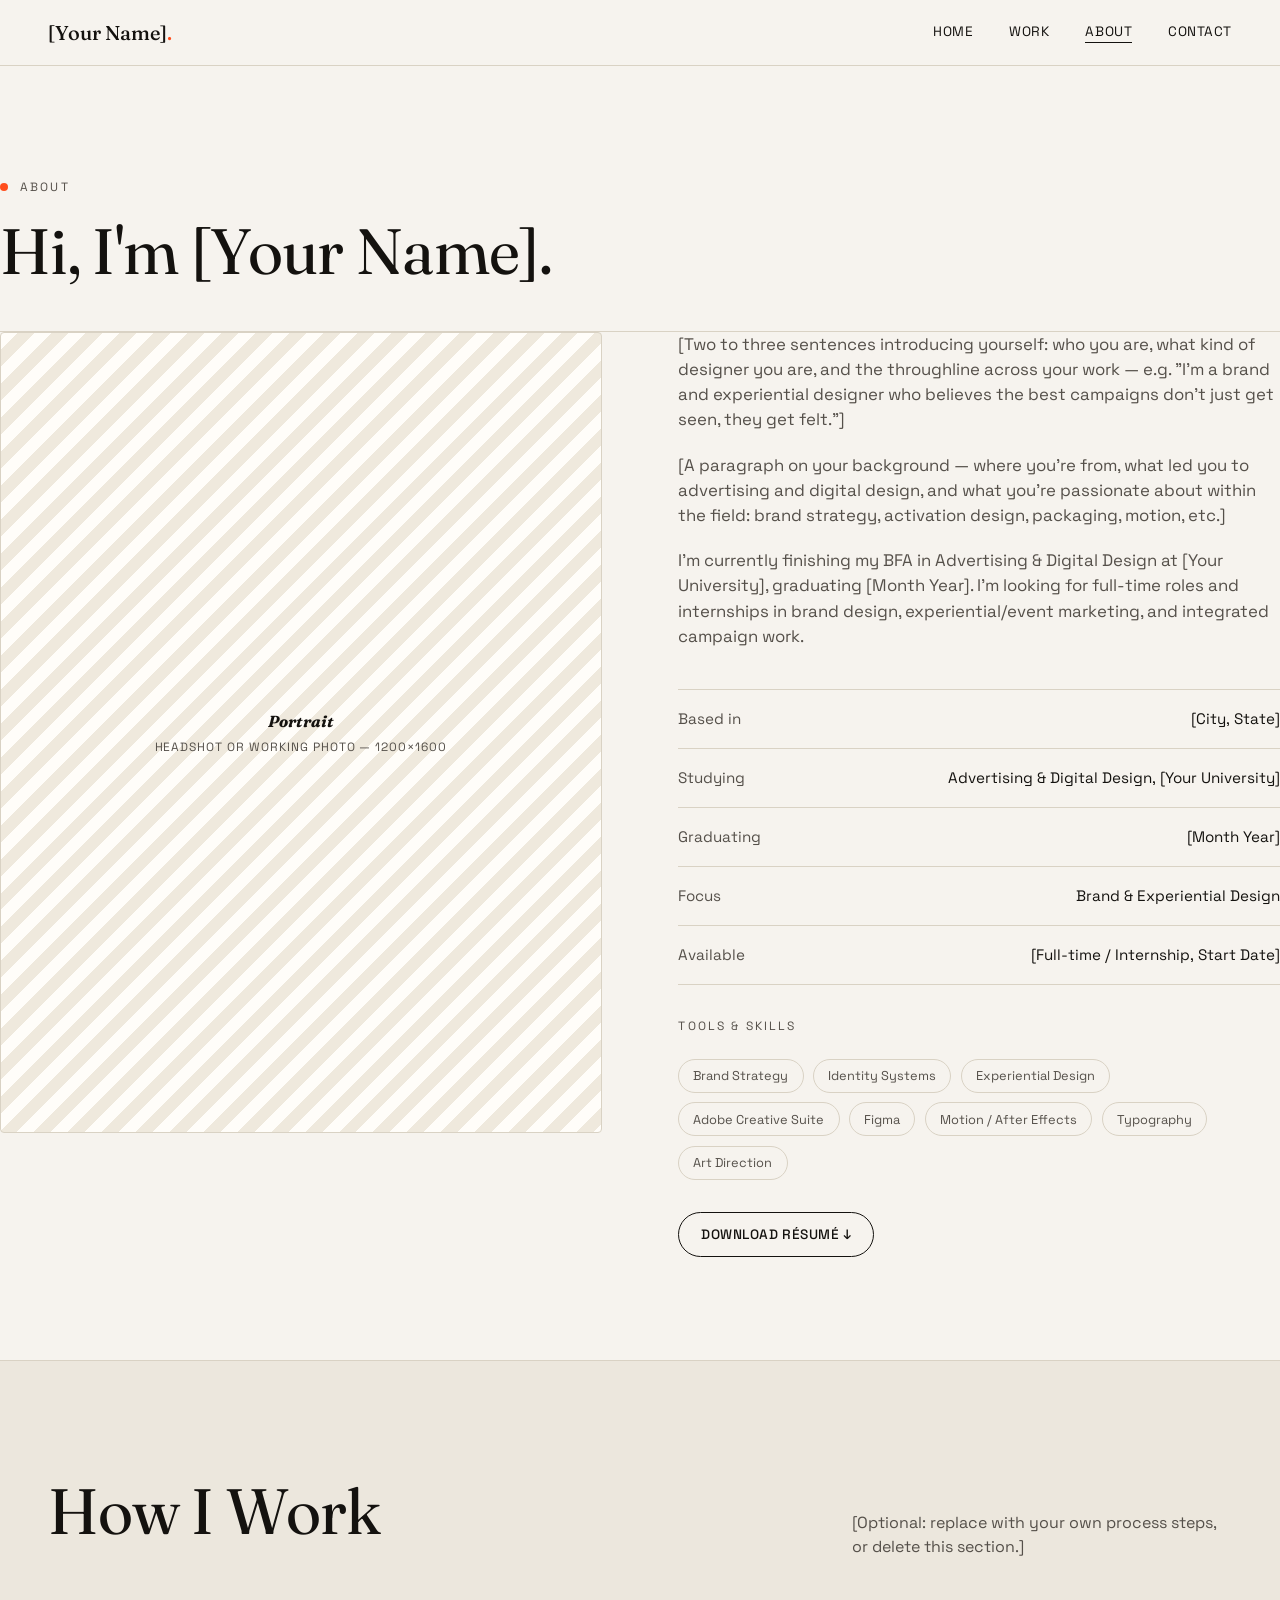
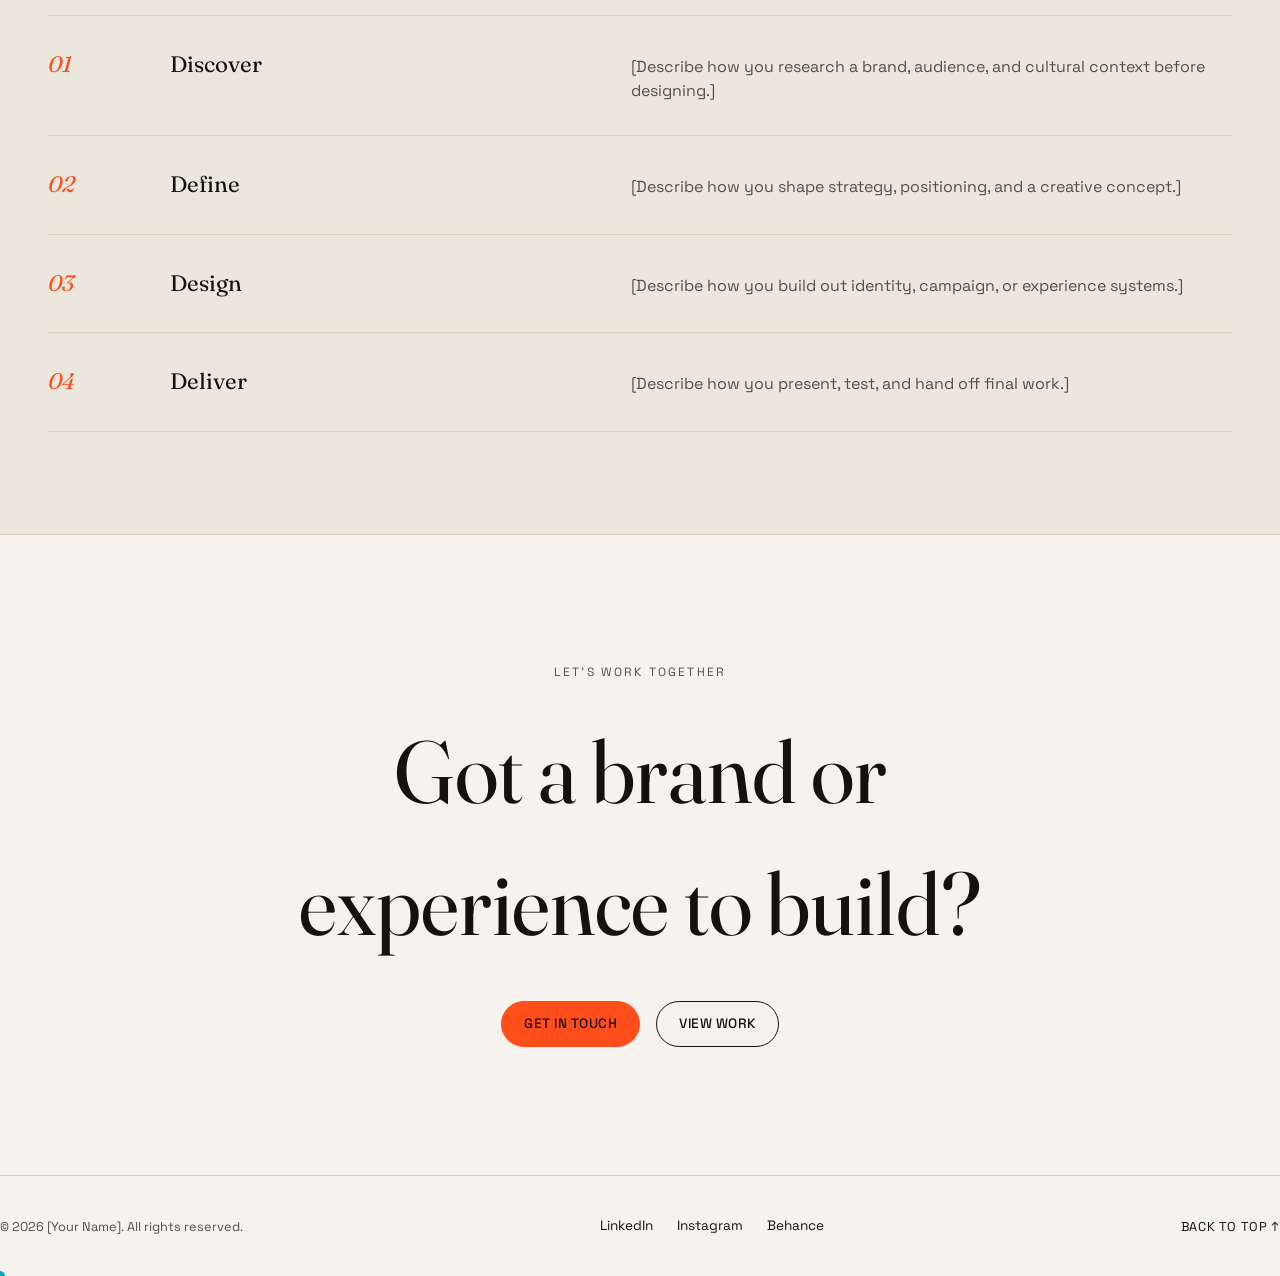
==== about.html @ 24072c0f "Add brand & experiential design portfolio template Static HTML/CSS/JS portfolio site for an advertis" ====
<!DOCTYPE html>
<html lang="en">
<head>
<meta charset="UTF-8">
<meta name="viewport" content="width=device-width, initial-scale=1.0">
<title>About — [Your Name]</title>
<meta name="description" content="About [Your Name], a brand and experiential designer graduating in 2026.">
<link rel="preconnect" href="https://fonts.googleapis.com">
<link rel="stylesheet" href="css/style.css">
</head>
<body>

<header class="site-header">
  <nav class="nav">
    <a href="index.html" class="nav-logo">[Your Name]<span>.</span></a>
    <ul class="nav-links">
      <li><a href="index.html">Home</a></li>
      <li><a href="work.html">Work</a></li>
      <li><a href="about.html" aria-current="page">About</a></li>
      <li><a href="contact.html">Contact</a></li>
    </ul>
    <button class="nav-toggle" aria-label="Toggle menu" aria-expanded="false">
      <span></span><span></span><span></span>
    </button>
  </nav>
</header>

<main>

  <section class="hero wrap" style="padding-bottom: 3rem;">
    <div class="hero-kicker">
      <span class="dot"></span>
      <span class="eyebrow">About</span>
    </div>
    <h1 class="serif" style="font-size: var(--fs-h1); max-width: 22ch;">Hi, I'm [Your Name].</h1>
  </section>

  <section class="section wrap" style="padding-top: 0;">
    <div class="split">
      <div class="reveal">
        <div class="img-ph r-3-4">
          <div class="img-ph-label"><b>Portrait</b>Headshot or working photo — 1200×1600</div>
        </div>
      </div>

      <div class="reveal">
        <div class="about-copy">
          <p>[Two to three sentences introducing yourself: who you are, what kind of designer you are, and the throughline across your work — e.g. "I'm a brand and experiential designer who believes the best campaigns don't just get seen, they get felt."]</p>
          <p>[A paragraph on your background — where you're from, what led you to advertising and digital design, and what you're passionate about within the field: brand strategy, activation design, packaging, motion, etc.]</p>
          <p>I'm currently finishing my BFA in Advertising &amp; Digital Design at [Your University], graduating [Month Year]. I'm looking for full-time roles and internships in brand design, experiential/event marketing, and integrated campaign work.</p>
        </div>

        <div class="stat-list">
          <div class="stat-row"><span>Based in</span><span>[City, State]</span></div>
          <div class="stat-row"><span>Studying</span><span>Advertising &amp; Digital Design, [Your University]</span></div>
          <div class="stat-row"><span>Graduating</span><span>[Month Year]</span></div>
          <div class="stat-row"><span>Focus</span><span>Brand &amp; Experiential Design</span></div>
          <div class="stat-row"><span>Available</span><span>[Full-time / Internship, Start Date]</span></div>
        </div>

        <p class="eyebrow" style="margin-top:2rem; margin-bottom: .5rem;">Tools &amp; Skills</p>
        <div class="tag-list">
          <span class="tag-pill">Brand Strategy</span>
          <span class="tag-pill">Identity Systems</span>
          <span class="tag-pill">Experiential Design</span>
          <span class="tag-pill">Adobe Creative Suite</span>
          <span class="tag-pill">Figma</span>
          <span class="tag-pill">Motion / After Effects</span>
          <span class="tag-pill">Typography</span>
          <span class="tag-pill">Art Direction</span>
        </div>

        <a href="[Resume PDF link]" class="btn" style="margin-top:2rem;">Download Résumé ↓</a>
      </div>
    </div>
  </section>

  <!-- ============ PROCESS ============ -->
  <section class="section section--alt">
    <div class="wrap">
      <div class="section-head reveal">
        <h2 class="serif">How I Work</h2>
        <p>[Optional: replace with your own process steps, or delete this section.]</p>
      </div>
      <div class="process-list reveal">
        <div class="process-step">
          <span class="num serif">01</span>
          <h3 class="serif">Discover</h3>
          <p>[Describe how you research a brand, audience, and cultural context before designing.]</p>
        </div>
        <div class="process-step">
          <span class="num serif">02</span>
          <h3 class="serif">Define</h3>
          <p>[Describe how you shape strategy, positioning, and a creative concept.]</p>
        </div>
        <div class="process-step">
          <span class="num serif">03</span>
          <h3 class="serif">Design</h3>
          <p>[Describe how you build out identity, campaign, or experience systems.]</p>
        </div>
        <div class="process-step">
          <span class="num serif">04</span>
          <h3 class="serif">Deliver</h3>
          <p>[Describe how you present, test, and hand off final work.]</p>
        </div>
      </div>
    </div>
  </section>

  <section class="cta wrap reveal">
    <p class="eyebrow" style="margin-bottom:1.5rem;">Let's work together</p>
    <h2 class="serif">Got a brand or<br>experience to build?</h2>
    <div class="cta-links">
      <a href="contact.html" class="btn btn--accent">Get in Touch</a>
      <a href="work.html" class="btn">View Work</a>
    </div>
  </section>

</main>

<footer class="site-footer wrap">
  <div class="footer-row">
    <span class="footer-note">© <span data-year></span> [Your Name]. All rights reserved.</span>
    <ul class="footer-links">
      <li><a href="[LinkedIn URL]">LinkedIn</a></li>
      <li><a href="[Instagram URL]">Instagram</a></li>
      <li><a href="[Behance URL]">Behance</a></li>
    </ul>
    <a href="#" class="back-to-top">Back to top ↑</a>
  </div>
</footer>

<script src="js/main.js"></script>
</body>
</html>
---- css/style.css ----
/* ==========================================================================
   PORTFOLIO TEMPLATE — Brand & Experiential Design
   ---------------------------------------------------------------------
   Edit the CSS custom properties below to reskin the whole site.
   ========================================================================== */

@import url('https://fonts.googleapis.com/css2?family=Fraunces:ital,opsz,wght@0,9..144,300;0,9..144,400;0,9..144,500;0,9..144,600;1,9..144,400&family=Space+Grotesk:wght@400;500;700&display=swap');

:root{
  /* ---- Palette — swap these to rebrand the whole site ---- */
  --bg:            #f6f3ee;
  --bg-alt:        #ece7dd;
  --ink:           #14120f;
  --ink-soft:      #55504a;
  --line:          #d9d2c4;
  --accent:        #ff4d1c;
  --accent-ink:    #14120f;
  --paper:         #fffdf9;

  /* ---- Type ---- */
  --font-display: 'Fraunces', Georgia, 'Times New Roman', serif;
  --font-body:    'Space Grotesk', 'Helvetica Neue', Arial, sans-serif;

  --fs-hero: clamp(2.8rem, 8vw, 7.5rem);
  --fs-h1:   clamp(2.2rem, 5vw, 4.2rem);
  --fs-h2:   clamp(1.6rem, 3.2vw, 2.6rem);
  --fs-h3:   clamp(1.15rem, 2vw, 1.5rem);
  --fs-body: clamp(1rem, 1.1vw, 1.125rem);

  --gutter: clamp(1.25rem, 4vw, 3rem);
  --maxw: 1400px;

  --ease: cubic-bezier(.22,.61,.36,1);
}

*, *::before, *::after{ box-sizing: border-box; }

html{ scroll-behavior: smooth; }

html, body{ overflow-x: hidden; }

body{
  margin: 0;
  background: var(--bg);
  color: var(--ink);
  font-family: var(--font-body);
  font-size: var(--fs-body);
  line-height: 1.5;
  -webkit-font-smoothing: antialiased;
}

img{ max-width: 100%; display: block; }
a{ color: inherit; text-decoration: none; }
ul{ list-style: none; margin: 0; padding: 0; }
h1,h2,h3,h4,p{ margin: 0; }

.wrap{
  max-width: var(--maxw);
  margin: 0 auto;
  padding-left: var(--gutter);
  padding-right: var(--gutter);
}

.eyebrow{
  font-family: var(--font-body);
  font-size: .75rem;
  letter-spacing: .18em;
  text-transform: uppercase;
  color: var(--ink-soft);
}

.serif{ font-family: var(--font-display); }

/* ---------- Buttons ---------- */
.btn{
  display: inline-flex;
  align-items: center;
  gap: .5rem;
  padding: .85em 1.6em;
  border: 1px solid var(--ink);
  border-radius: 999px;
  font-size: .85rem;
  letter-spacing: .04em;
  text-transform: uppercase;
  font-weight: 500;
  transition: background var(--ease) .25s, color var(--ease) .25s, transform var(--ease) .25s;
}
.btn:hover{ background: var(--ink); color: var(--bg); transform: translateY(-2px); }
.btn--accent{ background: var(--accent); border-color: var(--accent); color: var(--accent-ink); }
.btn--accent:hover{ background: var(--ink); border-color: var(--ink); color: var(--bg); }

/* ---------- Header / Nav ---------- */
.site-header{
  position: sticky;
  top: 0;
  z-index: 100;
  background: color-mix(in srgb, var(--bg) 88%, transparent);
  backdrop-filter: blur(10px);
  border-bottom: 1px solid var(--line);
}
.nav{
  display: flex;
  align-items: center;
  justify-content: space-between;
  padding: 1.1rem var(--gutter);
  max-width: var(--maxw);
  margin: 0 auto;
}
.nav-logo{
  font-family: var(--font-display);
  font-size: 1.25rem;
  font-weight: 500;
}
.nav-logo span{ color: var(--accent); }
.nav-links{
  display: flex;
  gap: 2.25rem;
  font-size: .85rem;
  letter-spacing: .04em;
  text-transform: uppercase;
}
.nav-links a{
  position: relative;
  padding-bottom: 3px;
}
.nav-links a::after{
  content: "";
  position: absolute;
  left: 0; right: 100%;
  bottom: 0;
  height: 1px;
  background: var(--ink);
  transition: right .3s var(--ease);
}
.nav-links a:hover::after,
.nav-links a[aria-current="page"]::after{ right: 0; }

.nav-toggle{
  display: none;
  flex-direction: column;
  gap: 5px;
  background: none;
  border: 0;
  cursor: pointer;
  padding: .5rem;
}
.nav-toggle span{
  width: 24px; height: 1.5px; background: var(--ink);
  transition: transform .25s var(--ease), opacity .25s var(--ease);
}

@media (max-width: 780px){
  .nav-toggle{ display: flex; }
  .nav-links{
    position: fixed;
    inset: 0 0 auto auto;
    top: 64px;
    right: 0;
    height: calc(100vh - 64px);
    width: min(78vw, 320px);
    background: var(--paper);
    flex-direction: column;
    gap: 1.75rem;
    padding: 3rem 2rem;
    transform: translateX(100%);
    transition: transform .35s var(--ease);
    border-left: 1px solid var(--line);
  }
  .nav-links.is-open{ transform: translateX(0); }
  body.nav-open{ overflow: hidden; }
}

/* ---------- Hero ---------- */
.hero{
  padding: clamp(3rem, 10vw, 7rem) 0 clamp(2.5rem, 6vw, 4rem);
  border-bottom: 1px solid var(--line);
}
.hero-kicker{
  display: flex;
  align-items: center;
  gap: .75rem;
  margin-bottom: 1.5rem;
}
.hero-kicker .dot{
  width: 8px; height: 8px; border-radius: 50%;
  background: var(--accent);
  display: inline-block;
}
.hero h1{
  font-family: var(--font-display);
  font-weight: 400;
  font-size: var(--fs-hero);
  line-height: .98;
  letter-spacing: -.01em;
  max-width: 18ch;
}
.hero h1 em{
  font-style: italic;
  color: var(--accent);
}
.hero-sub{
  display: flex;
  justify-content: space-between;
  align-items: flex-end;
  gap: 2rem;
  margin-top: 2.5rem;
  flex-wrap: wrap;
}
.hero-sub p{
  max-width: 42ch;
  color: var(--ink-soft);
  font-size: 1.05rem;
}

/* ---------- Marquee ---------- */
.marquee{
  border-bottom: 1px solid var(--line);
  overflow: hidden;
  background: var(--ink);
  color: var(--bg);
  padding: .9rem 0;
}
.marquee-track{
  display: flex;
  width: max-content;
  animation: marquee 28s linear infinite;
}
.marquee-track span{
  font-family: var(--font-display);
  font-style: italic;
  font-size: 1.15rem;
  white-space: nowrap;
  padding: 0 2rem;
  display: flex;
  align-items: center;
  gap: 2rem;
}
.marquee-track span::after{ content: "✦"; font-style: normal; color: var(--accent); }
@keyframes marquee{ from{ transform: translateX(0); } to{ transform: translateX(-50%); } }

/* ---------- Section scaffolding ---------- */
.section{ padding: clamp(3.5rem, 8vw, 6.5rem) 0; }
.section-head{
  display: flex;
  justify-content: space-between;
  align-items: flex-end;
  gap: 2rem;
  margin-bottom: clamp(2rem, 5vw, 3.5rem);
  flex-wrap: wrap;
}
.section-head h2{
  font-family: var(--font-display);
  font-size: var(--fs-h1);
  font-weight: 400;
  letter-spacing: -.01em;
}
.section-head p{ max-width: 38ch; color: var(--ink-soft); }
.section--alt{ background: var(--bg-alt); border-top: 1px solid var(--line); border-bottom: 1px solid var(--line); }

/* ---------- Image placeholder ---------- */
.img-ph{
  position: relative;
  width: 100%;
  border-radius: 4px;
  overflow: hidden;
  background:
    repeating-linear-gradient(135deg, var(--paper) 0 12px, #efe9dd 12px 24px);
  border: 1px solid var(--line);
  display: flex;
  align-items: center;
  justify-content: center;
  text-align: center;
}
.img-ph::before{ content: ""; display: block; padding-top: var(--ratio, 75%); }
.img-ph .img-ph-label{
  position: absolute;
  inset: 0;
  display: flex;
  flex-direction: column;
  align-items: center;
  justify-content: center;
  gap: .35rem;
  padding: 1rem;
  color: var(--ink-soft);
  font-size: .75rem;
  letter-spacing: .08em;
  text-transform: uppercase;
}
.img-ph .img-ph-label b{
  font-family: var(--font-display);
  font-style: italic;
  font-size: 1rem;
  letter-spacing: 0;
  text-transform: none;
  color: var(--ink);
}
.img-ph img{ position: absolute; inset: 0; width: 100%; height: 100%; object-fit: cover; }

/* ratios */
.r-4-3  { --ratio: 75%; }
.r-16-9 { --ratio: 56.25%; }
.r-1-1  { --ratio: 100%; }
.r-3-4  { --ratio: 133.33%; }
.r-21-9 { --ratio: 42.85%; }

/* ---------- Work grid ---------- */
.work-grid{
  display: grid;
  grid-template-columns: repeat(2, 1fr);
  gap: clamp(1.5rem, 3vw, 3rem) clamp(1.25rem, 3vw, 2.5rem);
}
.work-card{ display: block; }
.work-card:nth-child(3n+2){ margin-top: clamp(2rem, 6vw, 5rem); }
.work-card .img-ph{ transition: transform .5s var(--ease); }
.work-card:hover .img-ph{ transform: scale(1.015); }
.work-card-frame{ overflow: hidden; border-radius: 4px; }
.work-card-meta{
  display: flex;
  justify-content: space-between;
  align-items: baseline;
  margin-top: 1.1rem;
  gap: 1rem;
}
.work-card-meta h3{
  font-family: var(--font-display);
  font-size: var(--fs-h3);
  font-weight: 400;
}
.work-card-meta .tag{
  font-size: .72rem;
  letter-spacing: .1em;
  text-transform: uppercase;
  color: var(--ink-soft);
  white-space: nowrap;
}
.work-card-num{
  font-size: .75rem;
  color: var(--ink-soft);
  letter-spacing: .05em;
}

@media (max-width: 860px){
  .work-grid{ grid-template-columns: 1fr; }
  .work-card:nth-child(3n+2){ margin-top: 0; }
}

/* ---------- About / stats ---------- */
.split{
  display: grid;
  grid-template-columns: 1fr 1fr;
  gap: clamp(2rem, 6vw, 5rem);
  align-items: start;
}
@media (max-width: 860px){ .split{ grid-template-columns: 1fr; } }

.about-copy p{ margin-bottom: 1.25rem; color: var(--ink-soft); font-size: 1.05rem; }
.about-copy p:last-child{ margin-bottom: 0; }

.stat-list{ border-top: 1px solid var(--line); margin-top: 2.5rem; }
.stat-row{
  display: flex;
  justify-content: space-between;
  padding: 1.1rem 0;
  border-bottom: 1px solid var(--line);
  font-size: .95rem;
}
.stat-row span:first-child{ color: var(--ink-soft); }

.tag-list{ display: flex; flex-wrap: wrap; gap: .6rem; margin-top: 1.5rem; }
.tag-pill{
  border: 1px solid var(--line);
  border-radius: 999px;
  padding: .5em 1.1em;
  font-size: .8rem;
  color: var(--ink-soft);
}

/* ---------- Process steps ---------- */
.process-list{ border-top: 1px solid var(--line); }
.process-step{
  display: grid;
  grid-template-columns: 90px 1fr 1.4fr;
  gap: 2rem;
  padding: 2rem 0;
  border-bottom: 1px solid var(--line);
  align-items: baseline;
}
.process-step .num{
  font-family: var(--font-display);
  font-style: italic;
  font-size: 1.4rem;
  color: var(--accent);
}
.process-step h3{ font-family: var(--font-display); font-weight: 400; font-size: 1.4rem; }
.process-step p{ color: var(--ink-soft); }
@media (max-width: 700px){
  .process-step{ grid-template-columns: 1fr; gap: .5rem; }
}

/* ---------- CTA / Contact ---------- */
.cta{
  text-align: center;
  padding: clamp(4rem, 12vw, 8rem) 0;
}
.cta h2{
  font-family: var(--font-display);
  font-weight: 400;
  font-size: clamp(2.4rem, 7vw, 5.5rem);
  max-width: 20ch;
  margin: 0 auto 2rem;
}
.cta-links{
  display: flex;
  justify-content: center;
  gap: 1rem;
  flex-wrap: wrap;
}
.contact-grid{
  display: grid;
  grid-template-columns: 1fr 1fr;
  gap: 3rem;
}
@media (max-width: 700px){ .contact-grid{ grid-template-columns: 1fr; } }
.contact-item{ padding: 1.75rem 0; border-bottom: 1px solid var(--line); }
.contact-item .eyebrow{ margin-bottom: .5rem; }
.contact-item a, .contact-item p{ font-family: var(--font-display); font-size: 1.4rem; }

/* ---------- Footer ---------- */
.site-footer{
  border-top: 1px solid var(--line);
  padding: 2.5rem 0;
}
.footer-row{
  display: flex;
  justify-content: space-between;
  align-items: center;
  gap: 1rem;
  flex-wrap: wrap;
}
.footer-links{ display: flex; gap: 1.5rem; font-size: .85rem; }
.footer-note{ color: var(--ink-soft); font-size: .8rem; }
.back-to-top{ font-size: .8rem; letter-spacing: .05em; text-transform: uppercase; }

/* ---------- Reveal-on-scroll ---------- */
.reveal{
  opacity: 0;
  transform: translateY(24px);
  transition: opacity .7s var(--ease), transform .7s var(--ease);
}
.reveal.is-visible{ opacity: 1; transform: none; }

/* ---------- Project (case study) page ---------- */
.project-hero{ padding: clamp(2.5rem, 7vw, 5rem) 0 3rem; }
.project-meta-bar{
  display: grid;
  grid-template-columns: repeat(4, 1fr);
  border-top: 1px solid var(--line);
  border-bottom: 1px solid var(--line);
}
.project-meta-bar div{
  padding: 1.5rem clamp(1rem, 2vw, 2rem);
  border-left: 1px solid var(--line);
}
.project-meta-bar div:first-child{ border-left: 0; }
@media (max-width: 780px){
  .project-meta-bar{ grid-template-columns: repeat(2, 1fr); }
  .project-meta-bar div:nth-child(3){ border-left: 0; }
}
.project-meta-bar .eyebrow{ margin-bottom: .4rem; }
.project-meta-bar strong{ font-family: var(--font-display); font-weight: 400; font-size: 1.15rem; }

.project-hero-img{ margin-top: 2.5rem; }

.project-intro{
  display: grid;
  grid-template-columns: .8fr 1.2fr;
  gap: clamp(2rem, 6vw, 5rem);
  padding: clamp(3rem, 7vw, 5rem) 0;
}
@media (max-width: 860px){ .project-intro{ grid-template-columns: 1fr; } }
.project-intro h2{ font-family: var(--font-display); font-weight: 400; font-size: var(--fs-h2); }
.project-intro .body p{ color: var(--ink-soft); margin-bottom: 1.25rem; font-size: 1.05rem; }
.project-intro .body p:last-child{ margin-bottom: 0; }

.gallery{ display: grid; gap: clamp(1.25rem, 3vw, 2rem); padding-bottom: clamp(2rem,5vw,3rem); }
.gallery-2col{ grid-template-columns: 1fr 1fr; }
@media (max-width: 700px){ .gallery-2col{ grid-template-columns: 1fr; } }

.pull-quote{
  padding: clamp(3rem, 8vw, 5rem) 0;
  text-align: center;
}
.pull-quote blockquote{
  font-family: var(--font-display);
  font-style: italic;
  font-weight: 400;
  font-size: clamp(1.6rem, 4vw, 2.75rem);
  max-width: 24ch;
  margin: 0 auto;
  line-height: 1.25;
}
.pull-quote cite{
  display: block;
  margin-top: 1.5rem;
  font-style: normal;
  font-size: .8rem;
  letter-spacing: .08em;
  text-transform: uppercase;
  color: var(--ink-soft);
}

.credits{
  border-top: 1px solid var(--line);
  padding: clamp(2.5rem, 6vw, 4rem) 0;
  display: grid;
  grid-template-columns: repeat(3, 1fr);
  gap: 1.5rem;
}
@media (max-width: 700px){ .credits{ grid-template-columns: 1fr 1fr; } }
.credits div span{ display: block; }

.next-project{
  border-top: 1px solid var(--line);
  padding: clamp(3rem, 8vw, 6rem) 0;
  text-align: center;
}
.next-project .eyebrow{ margin-bottom: 1rem; }
.next-project h2{
  font-family: var(--font-display);
  font-weight: 400;
  font-size: clamp(2rem, 6vw, 4.5rem);
  transition: color .25s var(--ease);
}
.next-project a:hover h2{ color: var(--accent); }

/* ---------- Utility ---------- */
.mt-0{ margin-top: 0 !important; }
.center{ text-align: center; }
.small{ font-size: .85rem; color: var(--ink-soft); }

/* Custom cursor dot (progressive enhancement, desktop only) */
.cursor-dot{
  position: fixed;
  width: 10px; height: 10px;
  border-radius: 50%;
  background: var(--accent);
  pointer-events: none;
  z-index: 999;
  transform: translate(-50%, -50%);
  mix-blend-mode: difference;
  transition: opacity .2s;
  opacity: 0;
}
@media (hover: hover) and (pointer: fine){
  .cursor-dot{ opacity: 1; }
}
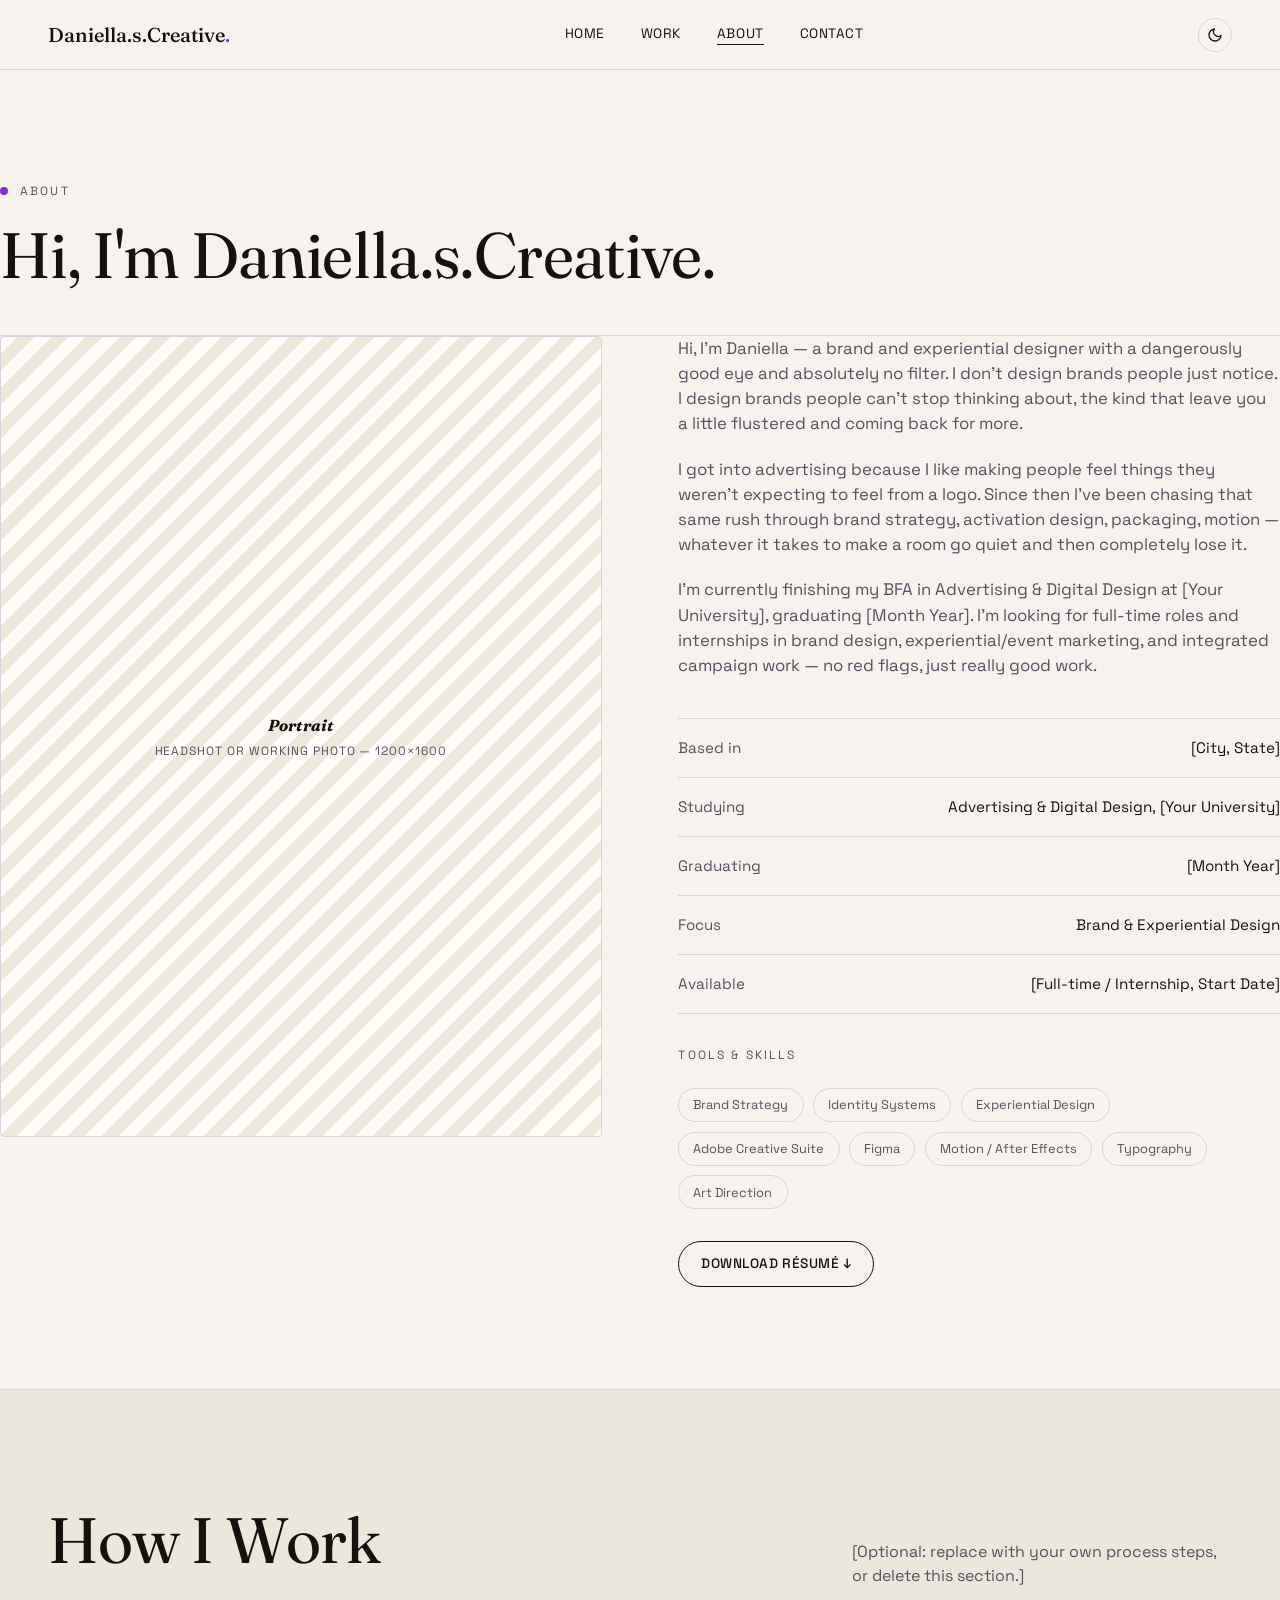
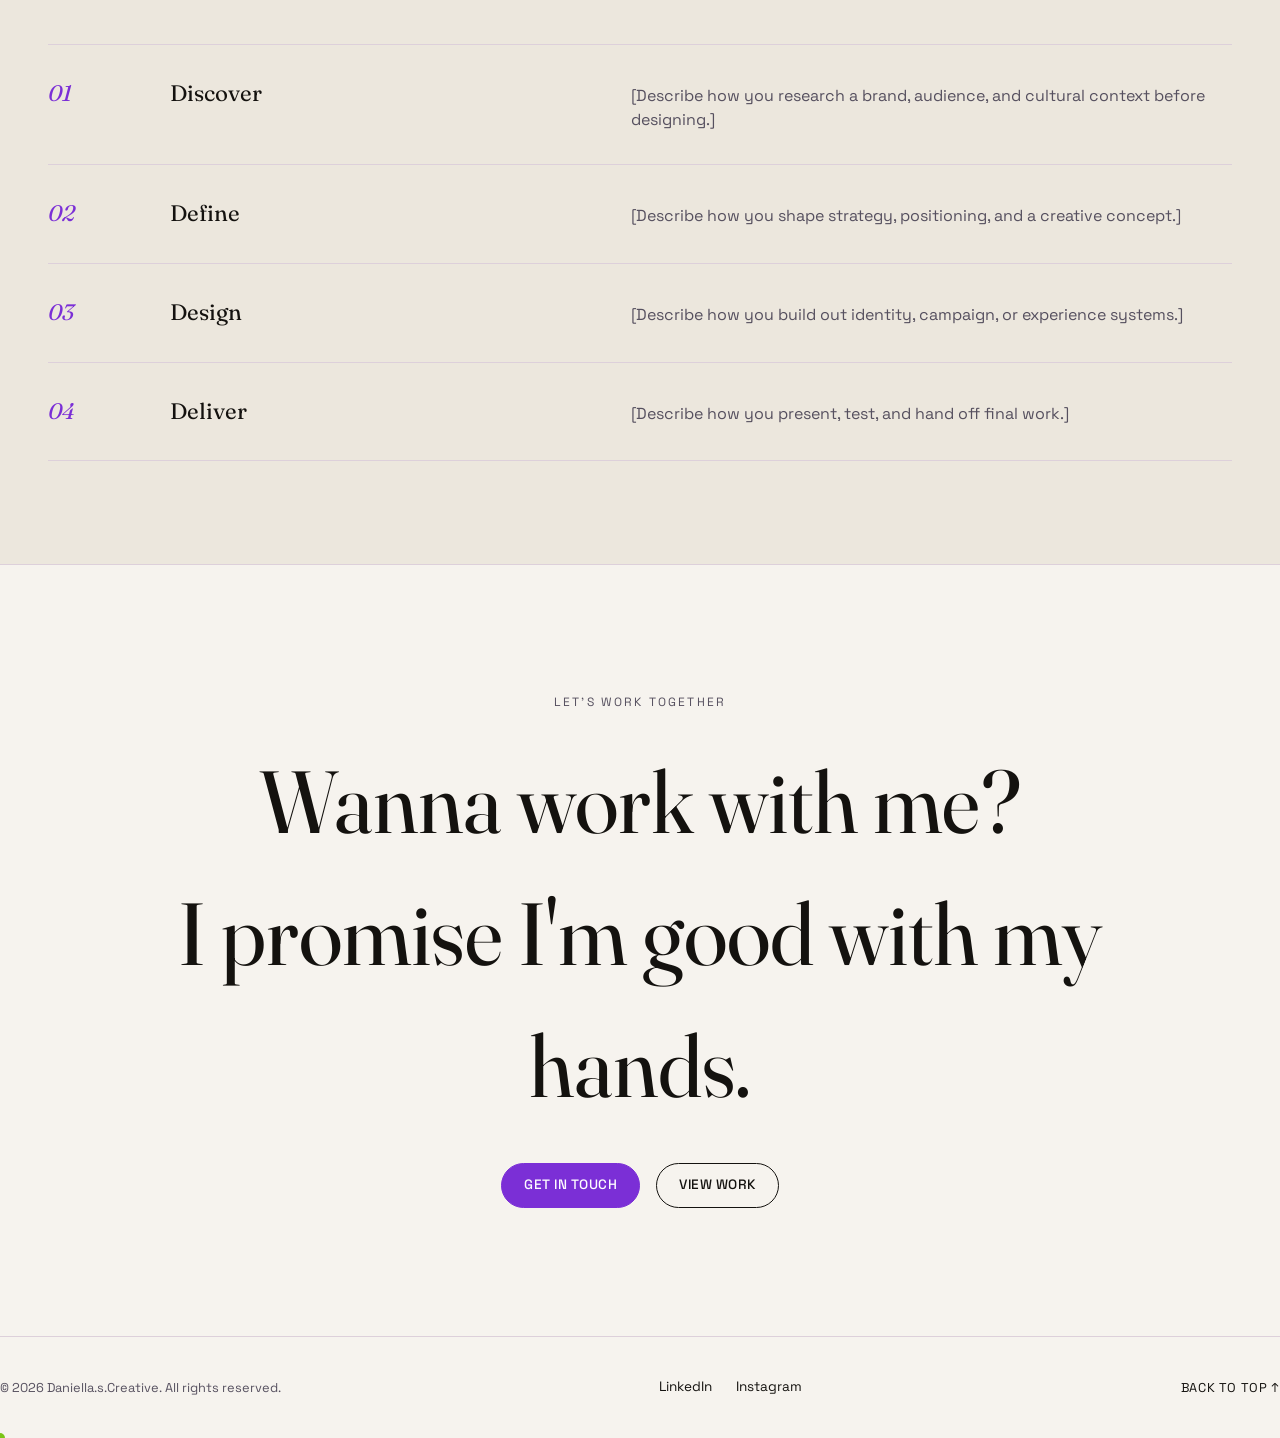
==== commit f0f76352: "Give the template a voice, purple accent, and dark mode Personalize placeholders to Daniella.s.Creat" ====
--- a/about.html
+++ b/about.html
@@ -3,8 +3,8 @@
 <head>
 <meta charset="UTF-8">
 <meta name="viewport" content="width=device-width, initial-scale=1.0">
-<title>About — [Your Name]</title>
-<meta name="description" content="About [Your Name], a brand and experiential designer graduating in 2026.">
+<title>About — Daniella.s.Creative</title>
+<meta name="description" content="About Daniella.s.Creative, a brand and experiential designer graduating in 2026.">
 <link rel="preconnect" href="https://fonts.googleapis.com">
 <link rel="stylesheet" href="css/style.css">
 </head>
@@ -12,16 +12,22 @@
 
 <header class="site-header">
   <nav class="nav">
-    <a href="index.html" class="nav-logo">[Your Name]<span>.</span></a>
+    <a href="index.html" class="nav-logo">Daniella.s.Creative<span>.</span></a>
     <ul class="nav-links">
       <li><a href="index.html">Home</a></li>
       <li><a href="work.html">Work</a></li>
       <li><a href="about.html" aria-current="page">About</a></li>
       <li><a href="contact.html">Contact</a></li>
     </ul>
-    <button class="nav-toggle" aria-label="Toggle menu" aria-expanded="false">
-      <span></span><span></span><span></span>
-    </button>
+    <div class="nav-right">
+      <button class="theme-toggle" type="button" aria-label="Toggle dark mode" aria-pressed="false">
+        <svg class="icon-sun" viewBox="0 0 24 24" fill="none" stroke="currentColor" stroke-width="2" stroke-linecap="round" stroke-linejoin="round"><circle cx="12" cy="12" r="4"></circle><path d="M12 2v2M12 20v2M4.93 4.93l1.41 1.41M17.66 17.66l1.41 1.41M2 12h2M20 12h2M4.93 19.07l1.41-1.41M17.66 6.34l1.41-1.41"/></svg>
+        <svg class="icon-moon" viewBox="0 0 24 24" fill="none" stroke="currentColor" stroke-width="2" stroke-linecap="round" stroke-linejoin="round"><path d="M21 12.79A9 9 0 1 1 11.21 3 7 7 0 0 0 21 12.79z"/></svg>
+      </button>
+      <button class="nav-toggle" aria-label="Toggle menu" aria-expanded="false">
+        <span></span><span></span><span></span>
+      </button>
+    </div>
   </nav>
 </header>
 
@@ -32,7 +38,7 @@
       <span class="dot"></span>
       <span class="eyebrow">About</span>
     </div>
-    <h1 class="serif" style="font-size: var(--fs-h1); max-width: 22ch;">Hi, I'm [Your Name].</h1>
+    <h1 class="serif" style="font-size: var(--fs-h1); max-width: 22ch;">Hi, I'm Daniella.s.Creative.</h1>
   </section>
 
   <section class="section wrap" style="padding-top: 0;">
@@ -45,9 +51,9 @@
 
       <div class="reveal">
         <div class="about-copy">
-          <p>[Two to three sentences introducing yourself: who you are, what kind of designer you are, and the throughline across your work — e.g. "I'm a brand and experiential designer who believes the best campaigns don't just get seen, they get felt."]</p>
-          <p>[A paragraph on your background — where you're from, what led you to advertising and digital design, and what you're passionate about within the field: brand strategy, activation design, packaging, motion, etc.]</p>
-          <p>I'm currently finishing my BFA in Advertising &amp; Digital Design at [Your University], graduating [Month Year]. I'm looking for full-time roles and internships in brand design, experiential/event marketing, and integrated campaign work.</p>
+          <p>Hi, I'm Daniella — a brand and experiential designer with a dangerously good eye and absolutely no filter. I don't design brands people just notice. I design brands people can't stop thinking about, the kind that leave you a little flustered and coming back for more.</p>
+          <p>I got into advertising because I like making people feel things they weren't expecting to feel from a logo. Since then I've been chasing that same rush through brand strategy, activation design, packaging, motion — whatever it takes to make a room go quiet and then completely lose it.</p>
+          <p>I'm currently finishing my BFA in Advertising &amp; Digital Design at [Your University], graduating [Month Year]. I'm looking for full-time roles and internships in brand design, experiential/event marketing, and integrated campaign work — no red flags, just really good work.</p>
         </div>
 
         <div class="stat-list">
@@ -109,7 +115,7 @@
 
   <section class="cta wrap reveal">
     <p class="eyebrow" style="margin-bottom:1.5rem;">Let's work together</p>
-    <h2 class="serif">Got a brand or<br>experience to build?</h2>
+    <h2 class="serif">Wanna work with me?<br>I promise I'm good with my hands.</h2>
     <div class="cta-links">
       <a href="contact.html" class="btn btn--accent">Get in Touch</a>
       <a href="work.html" class="btn">View Work</a>
@@ -120,11 +126,10 @@
 
 <footer class="site-footer wrap">
   <div class="footer-row">
-    <span class="footer-note">© <span data-year></span> [Your Name]. All rights reserved.</span>
+    <span class="footer-note">© <span data-year></span> Daniella.s.Creative. All rights reserved.</span>
     <ul class="footer-links">
       <li><a href="[LinkedIn URL]">LinkedIn</a></li>
       <li><a href="[Instagram URL]">Instagram</a></li>
-      <li><a href="[Behance URL]">Behance</a></li>
     </ul>
     <a href="#" class="back-to-top">Back to top ↑</a>
   </div>
--- a/css/style.css
+++ b/css/style.css
@@ -11,11 +11,17 @@
   --bg:            #f6f3ee;
   --bg-alt:        #ece7dd;
   --ink:           #14120f;
-  --ink-soft:      #55504a;
-  --line:          #d9d2c4;
-  --accent:        #ff4d1c;
-  --accent-ink:    #14120f;
+  --ink-soft:      #56505f;
+  --line:          #ddd0da;
+  --accent:        #7b2fd6;
+  --accent-ink:    #fdfbff;
   --paper:         #fffdf9;
+  --ph-stripe:     #efe9dd;
+
+  /* Marquee band stays a fixed dark stripe in both themes on purpose —
+     it's an accent band, not page chrome, so it doesn't invert with --ink/--bg. */
+  --marquee-bg:    #14121e;
+  --marquee-ink:   #f6f3ee;
 
   /* ---- Type ---- */
   --font-display: 'Fraunces', Georgia, 'Times New Roman', serif;
@@ -31,6 +37,35 @@
   --maxw: 1400px;
 
   --ease: cubic-bezier(.22,.61,.36,1);
+}
+
+/* ---- Dark mode ----
+   Follows the visitor's OS preference by default; a manual toggle
+   (see .theme-toggle in js/main.js) overrides it via [data-theme] and
+   remembers the choice in localStorage. */
+@media (prefers-color-scheme: dark){
+  :root:not([data-theme="light"]){
+    --bg:            #16121e;
+    --bg-alt:        #1e1828;
+    --ink:           #f3efe9;
+    --ink-soft:      #b8adc7;
+    --line:          #332a44;
+    --accent:        #b98bff;
+    --accent-ink:    #16121e;
+    --paper:         #201a2c;
+    --ph-stripe:     #2a2238;
+  }
+}
+:root[data-theme="dark"]{
+  --bg:            #16121e;
+  --bg-alt:        #1e1828;
+  --ink:           #f3efe9;
+  --ink-soft:      #b8adc7;
+  --line:          #332a44;
+  --accent:        #b98bff;
+  --accent-ink:    #16121e;
+  --paper:         #201a2c;
+  --ph-stripe:     #2a2238;
 }
 
 *, *::before, *::after{ box-sizing: border-box; }
@@ -47,6 +82,7 @@
   font-size: var(--fs-body);
   line-height: 1.5;
   -webkit-font-smoothing: antialiased;
+  transition: background .3s var(--ease), color .3s var(--ease);
 }
 
 img{ max-width: 100%; display: block; }
@@ -134,6 +170,37 @@
 }
 .nav-links a:hover::after,
 .nav-links a[aria-current="page"]::after{ right: 0; }
+
+.nav-right{
+  display: flex;
+  align-items: center;
+  gap: 1.5rem;
+}
+
+.theme-toggle{
+  display: inline-flex;
+  align-items: center;
+  justify-content: center;
+  width: 34px;
+  height: 34px;
+  border-radius: 50%;
+  border: 1px solid var(--line);
+  background: none;
+  color: var(--ink);
+  cursor: pointer;
+  flex: none;
+  transition: border-color .25s var(--ease), background .25s var(--ease), transform .25s var(--ease);
+}
+.theme-toggle:hover{ border-color: var(--accent); transform: translateY(-1px); }
+.theme-toggle svg{ width: 16px; height: 16px; display: block; }
+.theme-toggle .icon-sun{ display: none; }
+.theme-toggle .icon-moon{ display: block; }
+:root[data-theme="dark"] .theme-toggle .icon-sun{ display: block; }
+:root[data-theme="dark"] .theme-toggle .icon-moon{ display: none; }
+@media (prefers-color-scheme: dark){
+  :root:not([data-theme="light"]) .theme-toggle .icon-sun{ display: block; }
+  :root:not([data-theme="light"]) .theme-toggle .icon-moon{ display: none; }
+}
 
 .nav-toggle{
   display: none;
@@ -216,8 +283,8 @@
 .marquee{
   border-bottom: 1px solid var(--line);
   overflow: hidden;
-  background: var(--ink);
-  color: var(--bg);
+  background: var(--marquee-bg);
+  color: var(--marquee-ink);
   padding: .9rem 0;
 }
 .marquee-track{
@@ -264,7 +331,7 @@
   border-radius: 4px;
   overflow: hidden;
   background:
-    repeating-linear-gradient(135deg, var(--paper) 0 12px, #efe9dd 12px 24px);
+    repeating-linear-gradient(135deg, var(--paper) 0 12px, var(--ph-stripe) 12px 24px);
   border: 1px solid var(--line);
   display: flex;
   align-items: center;
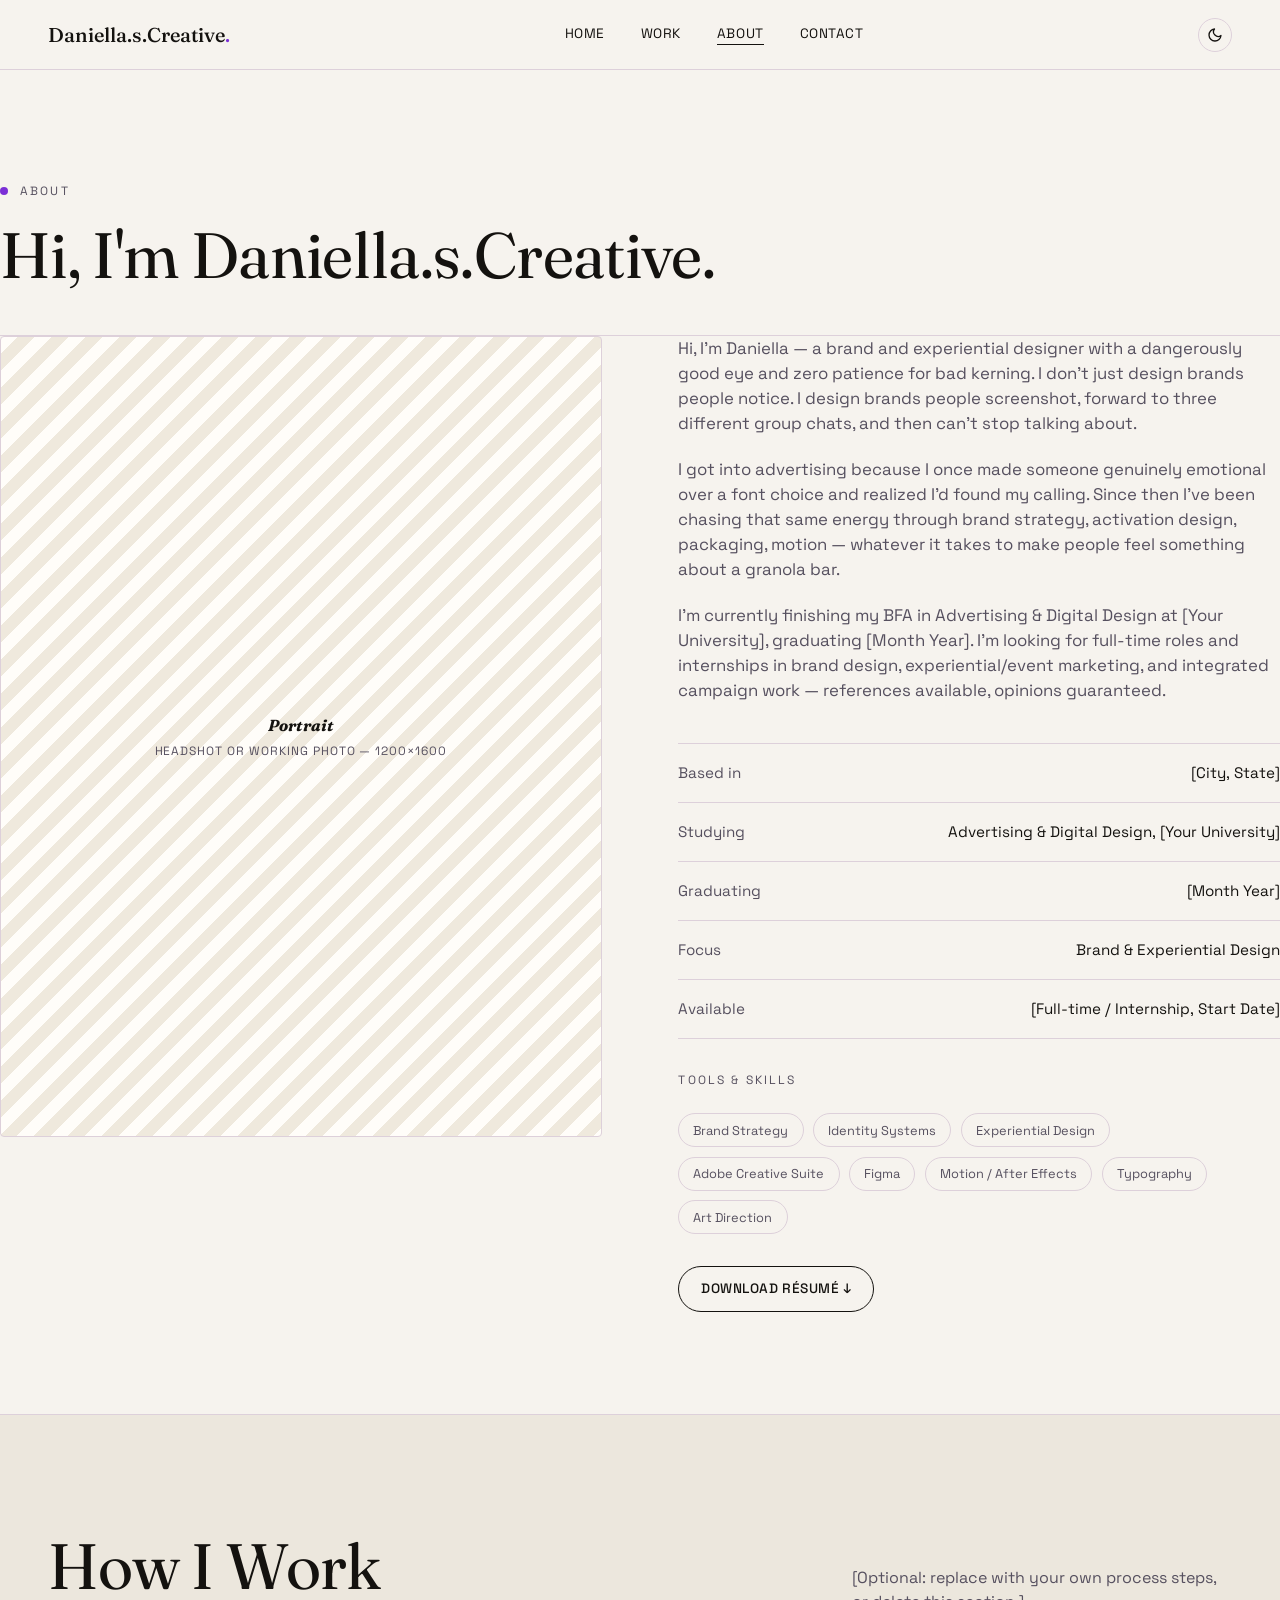
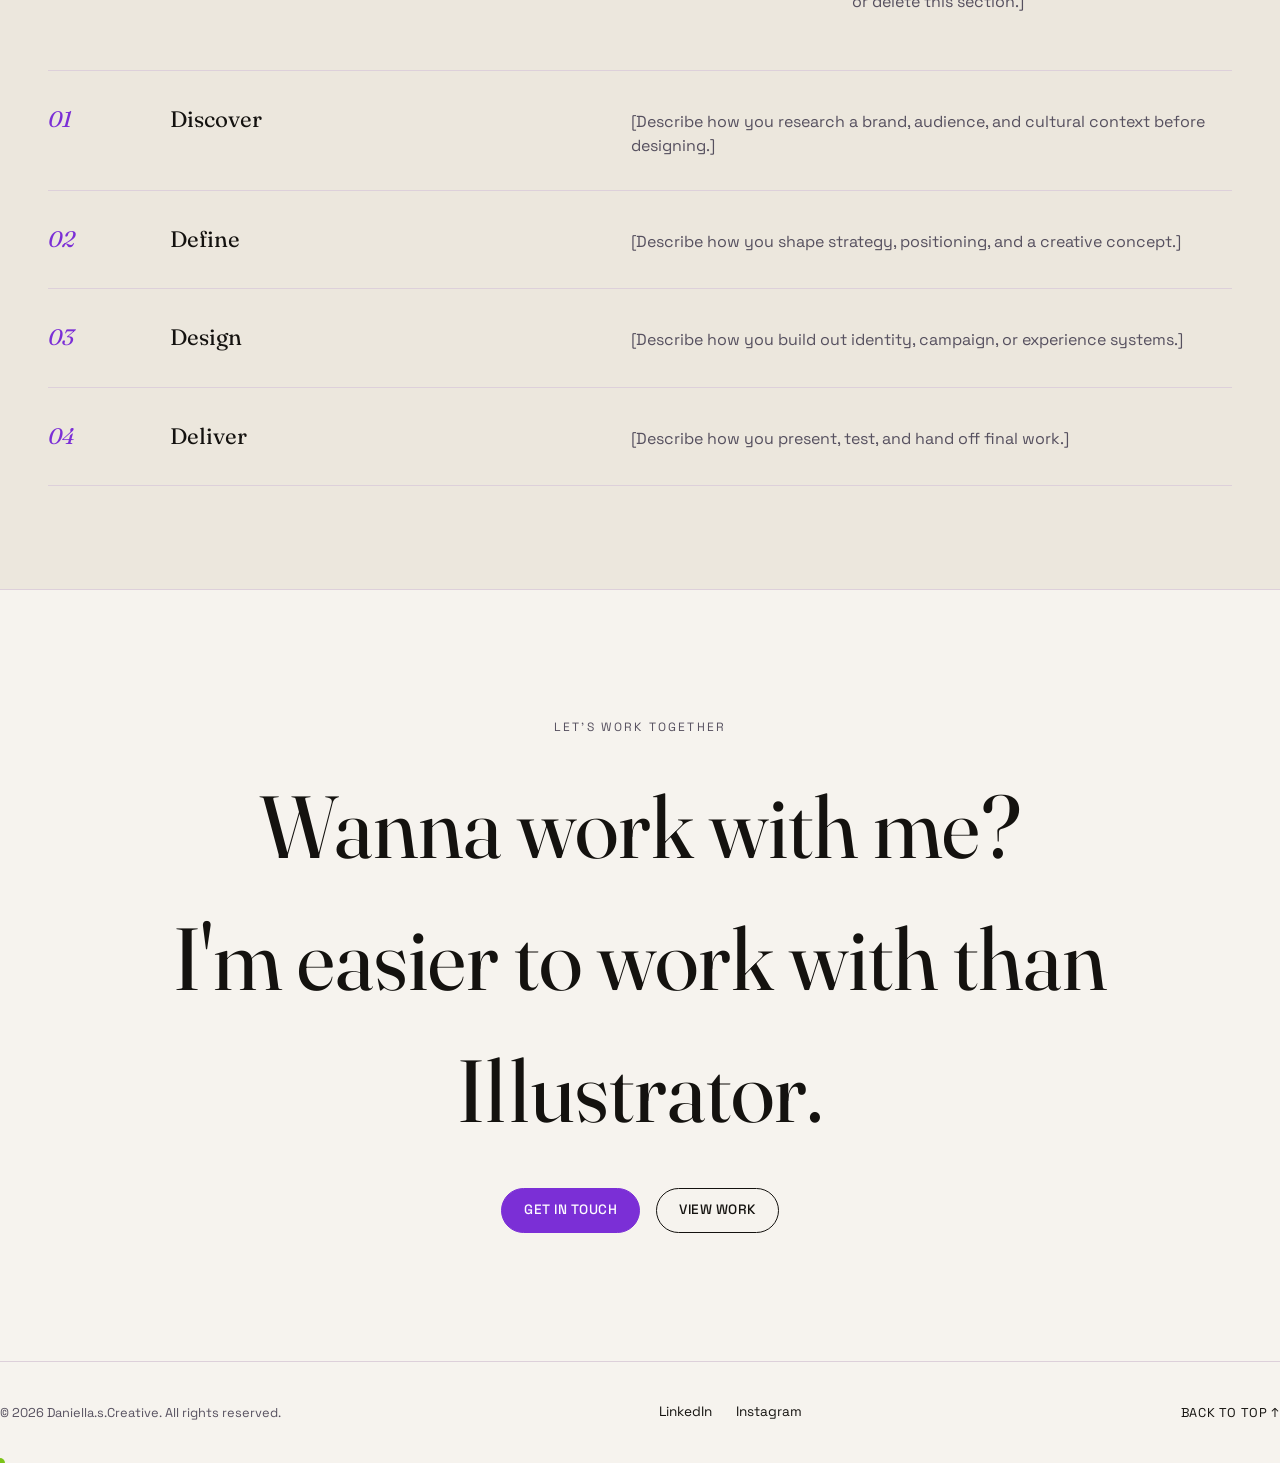
==== commit c24cc6b3: "Make the copy funny instead of flirty Swap the romantic/innuendo-laced hero, about, and CTA lines fo" ====
--- a/about.html
+++ b/about.html
@@ -51,9 +51,9 @@
 
       <div class="reveal">
         <div class="about-copy">
-          <p>Hi, I'm Daniella — a brand and experiential designer with a dangerously good eye and absolutely no filter. I don't design brands people just notice. I design brands people can't stop thinking about, the kind that leave you a little flustered and coming back for more.</p>
-          <p>I got into advertising because I like making people feel things they weren't expecting to feel from a logo. Since then I've been chasing that same rush through brand strategy, activation design, packaging, motion — whatever it takes to make a room go quiet and then completely lose it.</p>
-          <p>I'm currently finishing my BFA in Advertising &amp; Digital Design at [Your University], graduating [Month Year]. I'm looking for full-time roles and internships in brand design, experiential/event marketing, and integrated campaign work — no red flags, just really good work.</p>
+          <p>Hi, I'm Daniella — a brand and experiential designer with a dangerously good eye and zero patience for bad kerning. I don't just design brands people notice. I design brands people screenshot, forward to three different group chats, and then can't stop talking about.</p>
+          <p>I got into advertising because I once made someone genuinely emotional over a font choice and realized I'd found my calling. Since then I've been chasing that same energy through brand strategy, activation design, packaging, motion — whatever it takes to make people feel something about a granola bar.</p>
+          <p>I'm currently finishing my BFA in Advertising &amp; Digital Design at [Your University], graduating [Month Year]. I'm looking for full-time roles and internships in brand design, experiential/event marketing, and integrated campaign work — references available, opinions guaranteed.</p>
         </div>
 
         <div class="stat-list">
@@ -115,7 +115,7 @@
 
   <section class="cta wrap reveal">
     <p class="eyebrow" style="margin-bottom:1.5rem;">Let's work together</p>
-    <h2 class="serif">Wanna work with me?<br>I promise I'm good with my hands.</h2>
+    <h2 class="serif">Wanna work with me?<br>I'm easier to work with than Illustrator.</h2>
     <div class="cta-links">
       <a href="contact.html" class="btn btn--accent">Get in Touch</a>
       <a href="work.html" class="btn">View Work</a>
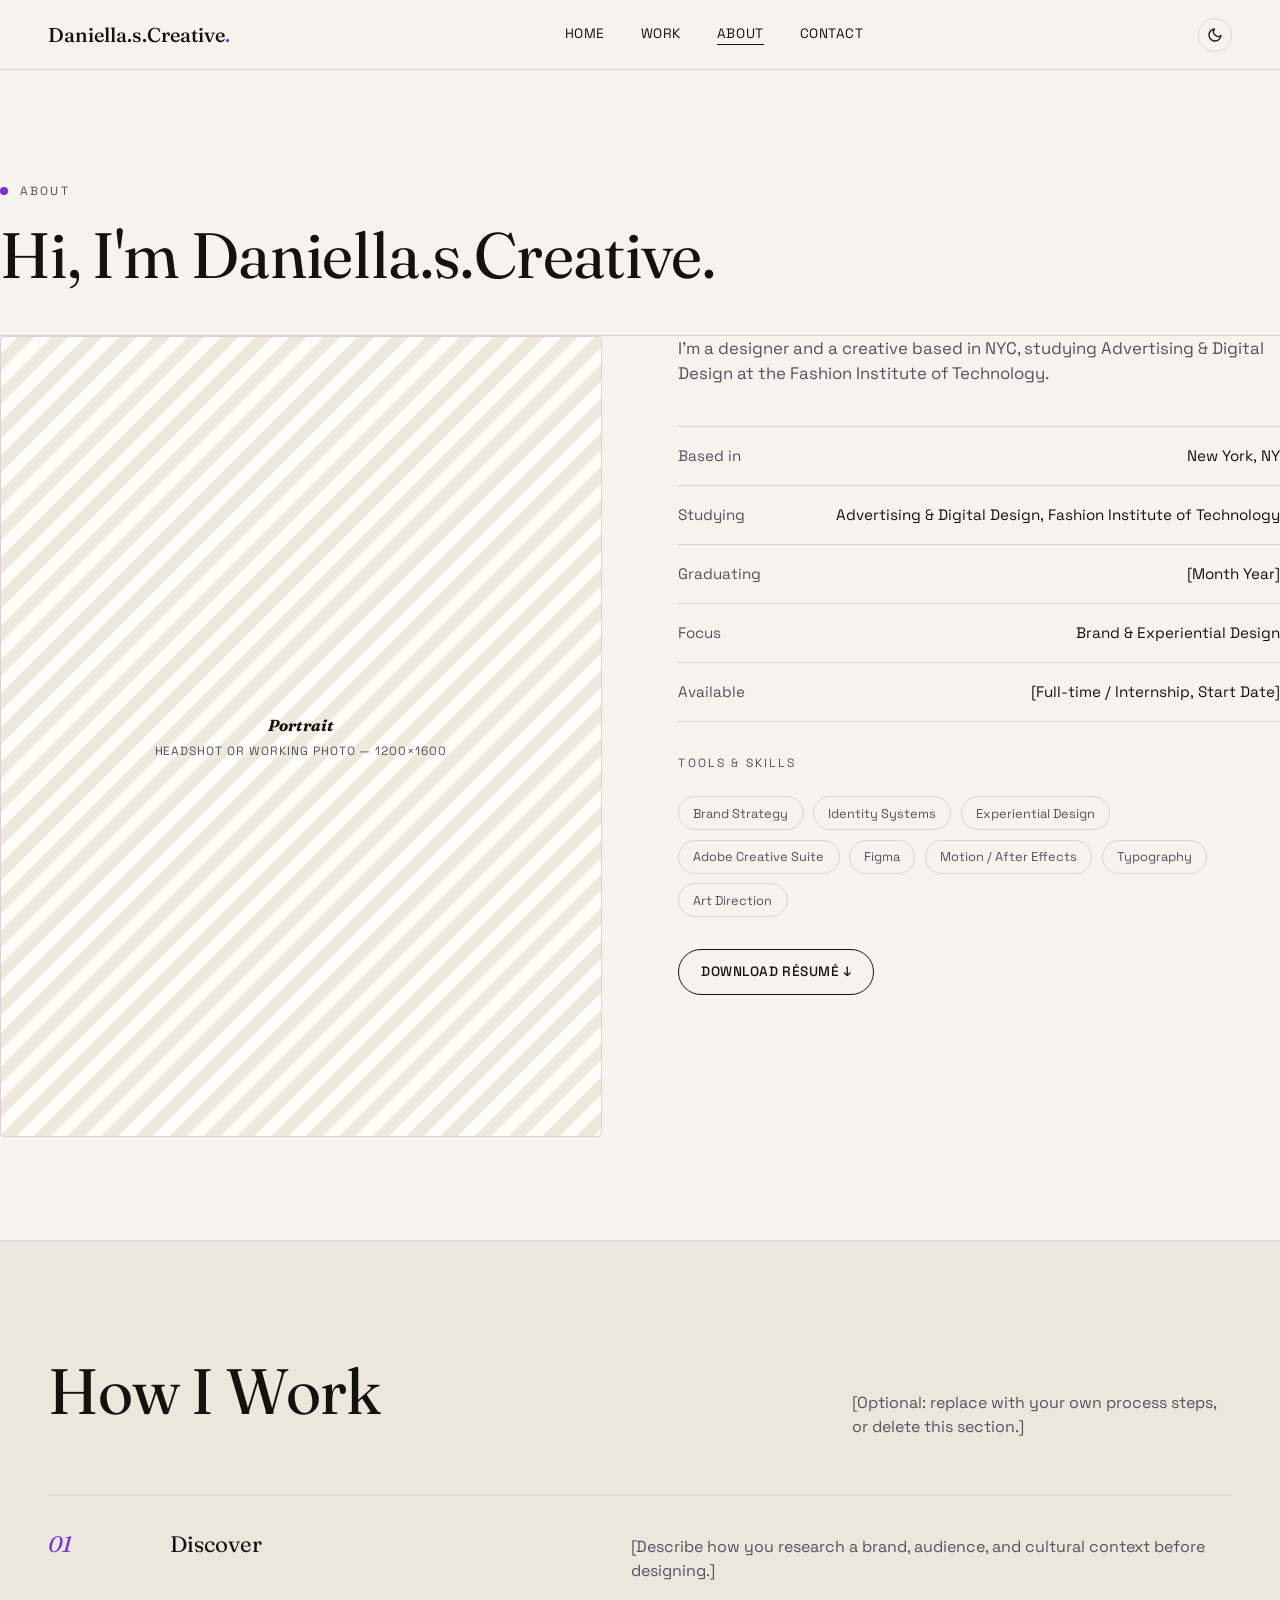
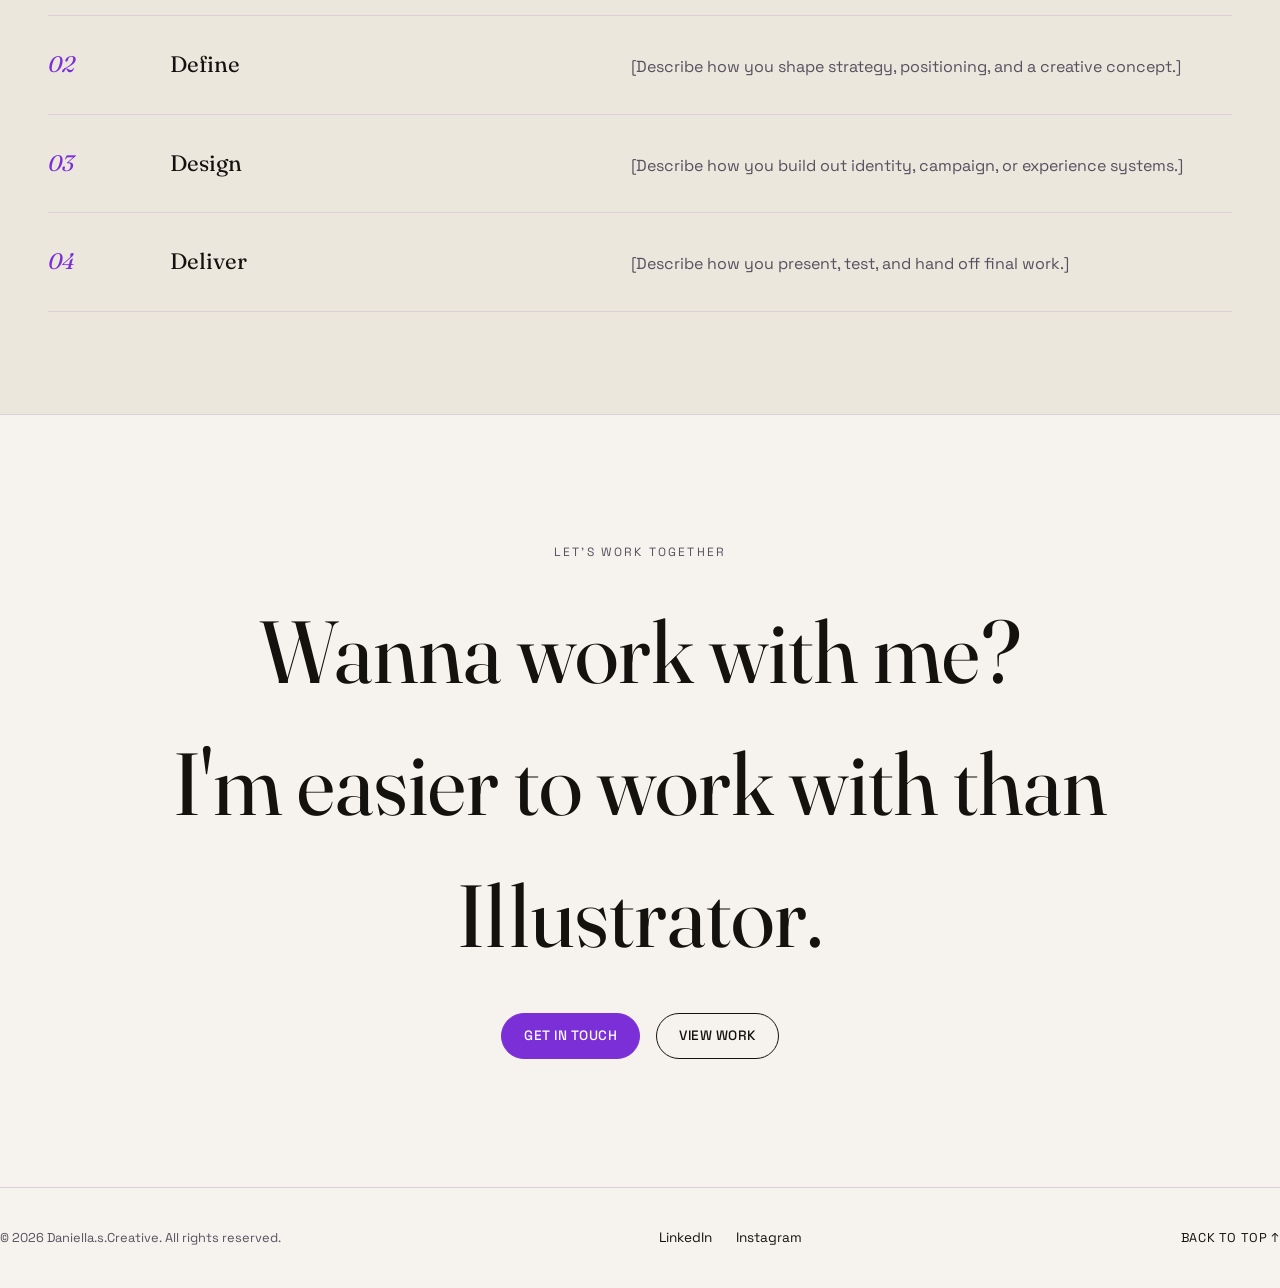
==== commit 8799c5e8: "Update About page bio with real background Replace the placeholder bio paragraphs with a single fact" ====
--- a/about.html
+++ b/about.html
@@ -51,14 +51,12 @@
 
       <div class="reveal">
         <div class="about-copy">
-          <p>Hi, I'm Daniella — a brand and experiential designer with a dangerously good eye and zero patience for bad kerning. I don't just design brands people notice. I design brands people screenshot, forward to three different group chats, and then can't stop talking about.</p>
-          <p>I got into advertising because I once made someone genuinely emotional over a font choice and realized I'd found my calling. Since then I've been chasing that same energy through brand strategy, activation design, packaging, motion — whatever it takes to make people feel something about a granola bar.</p>
-          <p>I'm currently finishing my BFA in Advertising &amp; Digital Design at [Your University], graduating [Month Year]. I'm looking for full-time roles and internships in brand design, experiential/event marketing, and integrated campaign work — references available, opinions guaranteed.</p>
+          <p>I'm a designer and a creative based in NYC, studying Advertising &amp; Digital Design at the Fashion Institute of Technology.</p>
         </div>
 
         <div class="stat-list">
-          <div class="stat-row"><span>Based in</span><span>[City, State]</span></div>
-          <div class="stat-row"><span>Studying</span><span>Advertising &amp; Digital Design, [Your University]</span></div>
+          <div class="stat-row"><span>Based in</span><span>New York, NY</span></div>
+          <div class="stat-row"><span>Studying</span><span>Advertising &amp; Digital Design, Fashion Institute of Technology</span></div>
           <div class="stat-row"><span>Graduating</span><span>[Month Year]</span></div>
           <div class="stat-row"><span>Focus</span><span>Brand &amp; Experiential Design</span></div>
           <div class="stat-row"><span>Available</span><span>[Full-time / Internship, Start Date]</span></div>
--- a/css/style.css
+++ b/css/style.css
@@ -605,19 +605,7 @@
 .center{ text-align: center; }
 .small{ font-size: .85rem; color: var(--ink-soft); }
 
-/* Custom cursor dot (progressive enhancement, desktop only) */
-.cursor-dot{
-  position: fixed;
-  width: 10px; height: 10px;
-  border-radius: 50%;
-  background: var(--accent);
-  pointer-events: none;
-  z-index: 999;
-  transform: translate(-50%, -50%);
-  mix-blend-mode: difference;
-  transition: opacity .2s;
-  opacity: 0;
-}
+/* Custom cursor — desktop/mouse only; touch devices keep the system default */
 @media (hover: hover) and (pointer: fine){
-  .cursor-dot{ opacity: 1; }
-}
+  body{ cursor: url("../assets/cursor/cat-cursor.png") 8 8, auto; }
+}
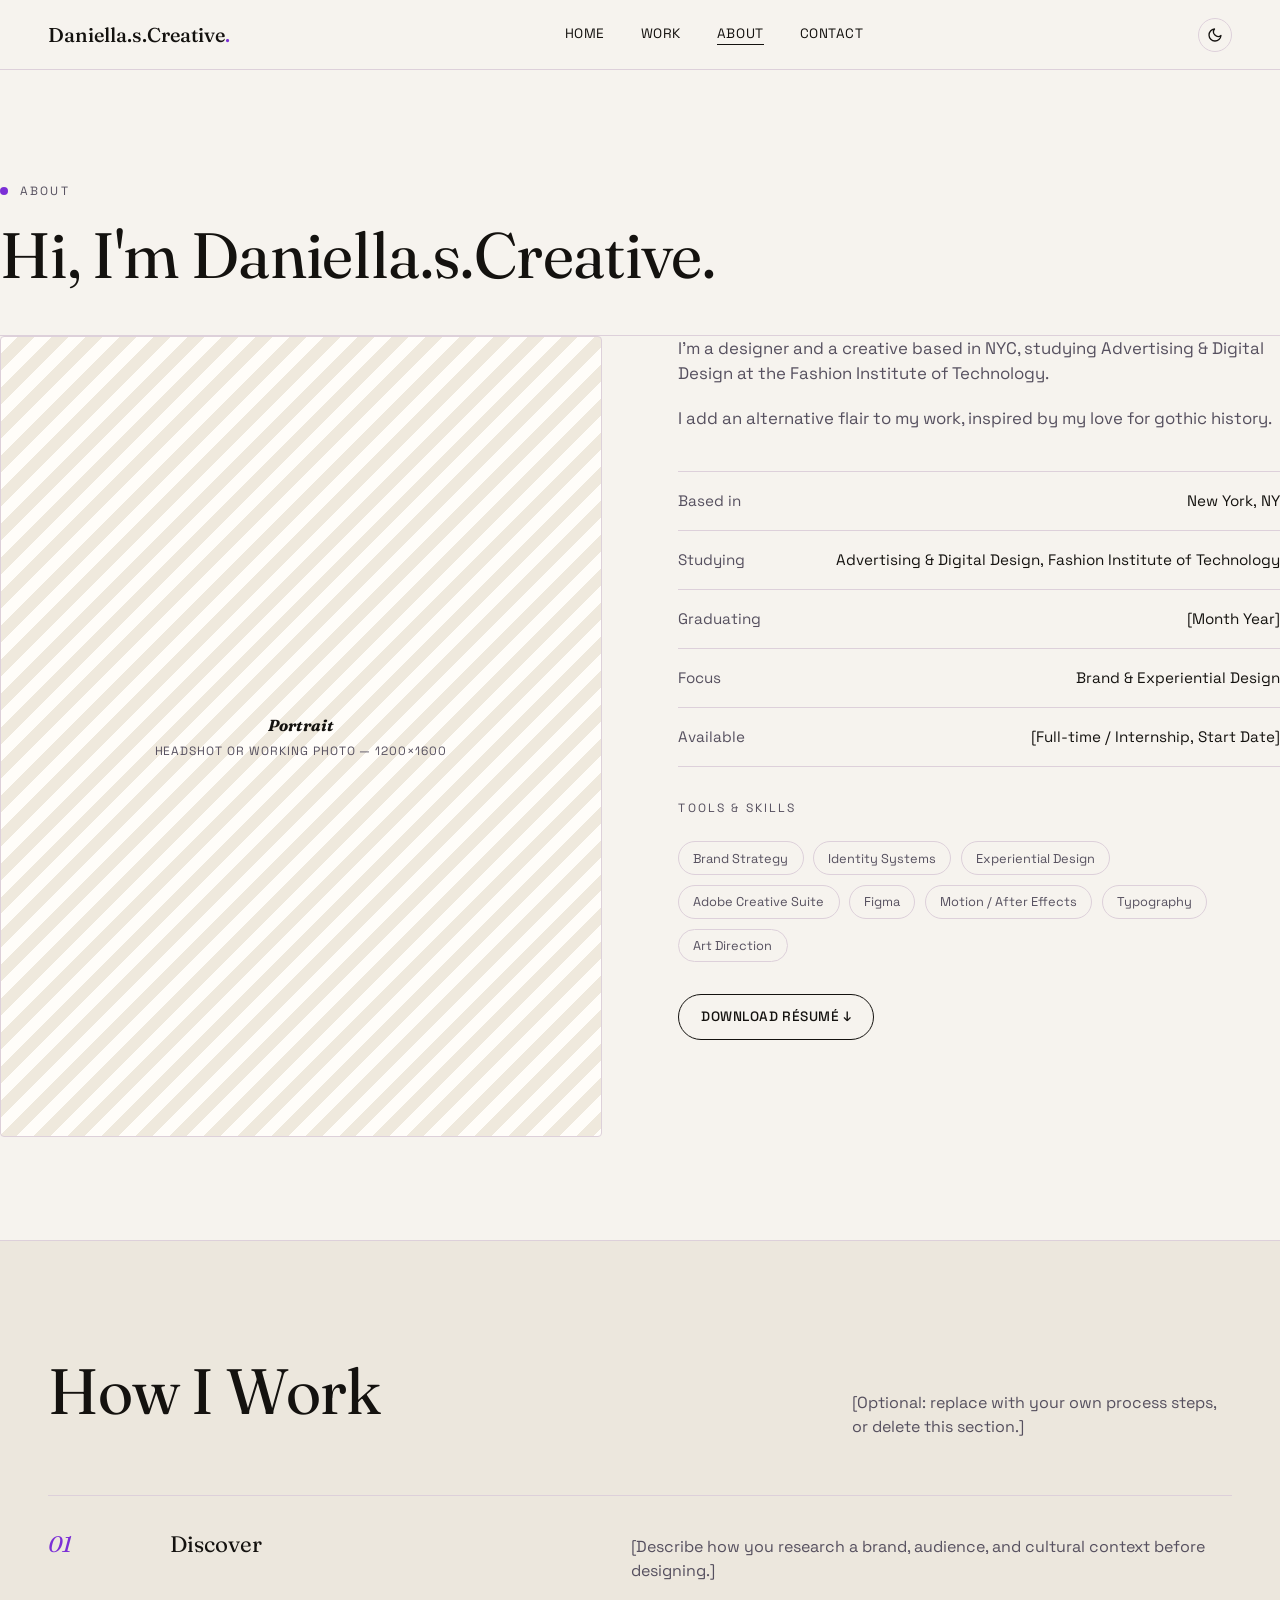
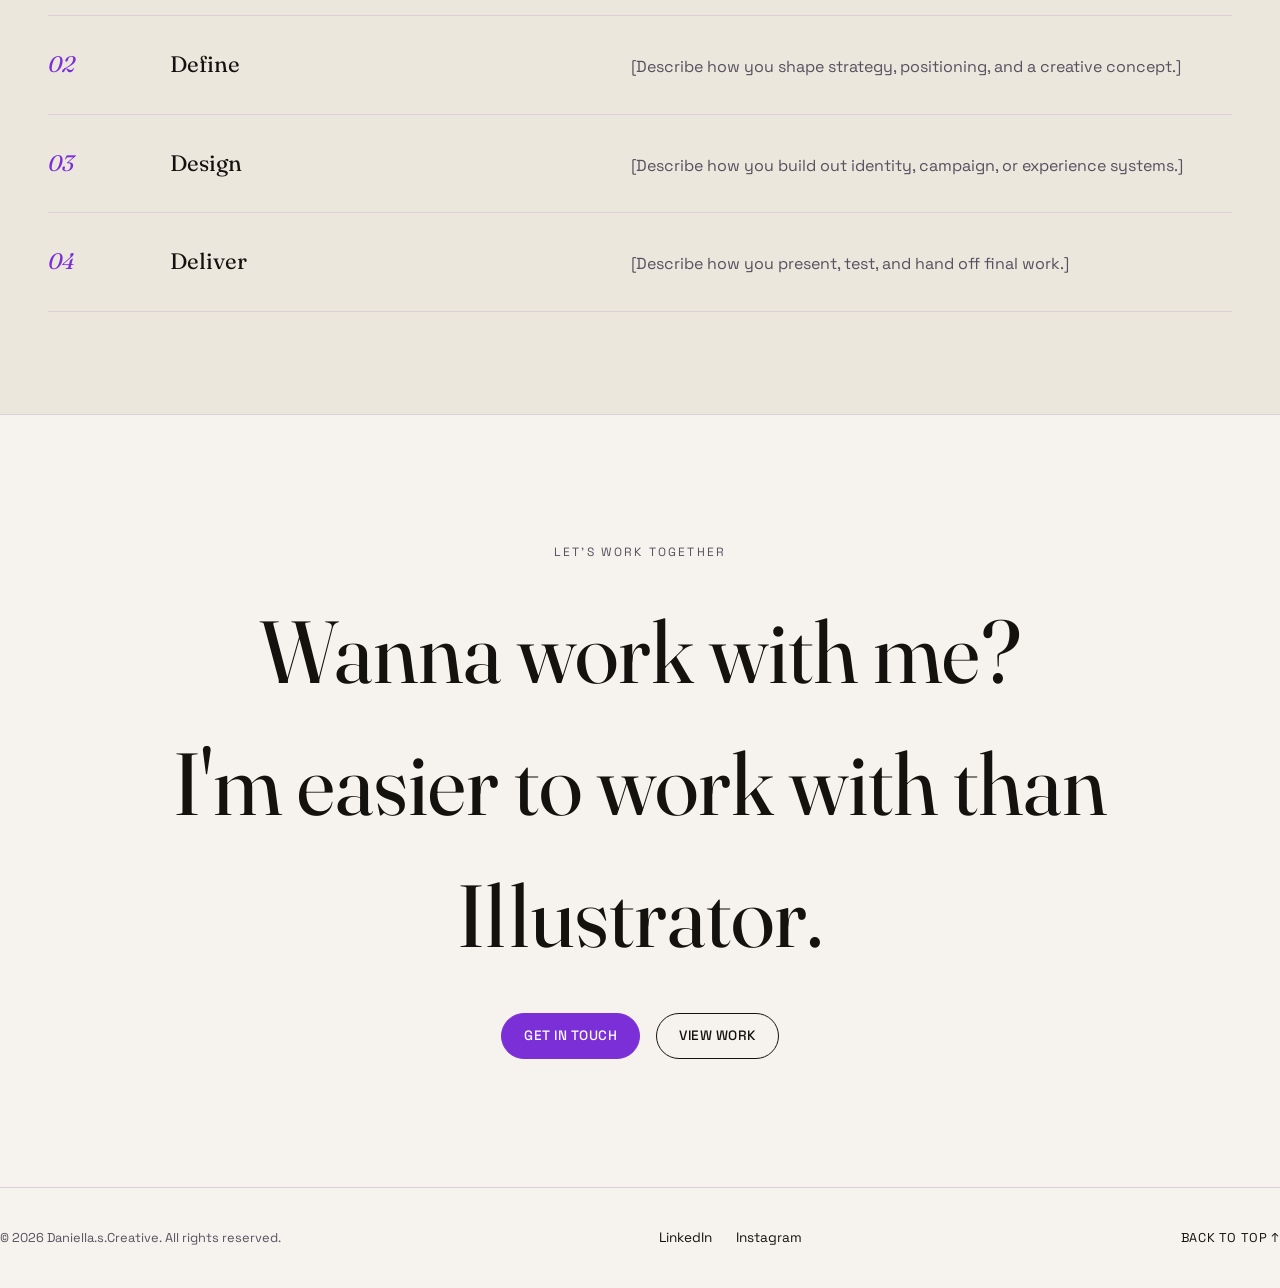
==== commit 7ef8db5f: "Add gothic-inspired flair line to About bio" ====
--- a/about.html
+++ b/about.html
@@ -52,6 +52,7 @@
       <div class="reveal">
         <div class="about-copy">
           <p>I'm a designer and a creative based in NYC, studying Advertising &amp; Digital Design at the Fashion Institute of Technology.</p>
+          <p>I add an alternative flair to my work, inspired by my love for gothic history.</p>
         </div>
 
         <div class="stat-list">
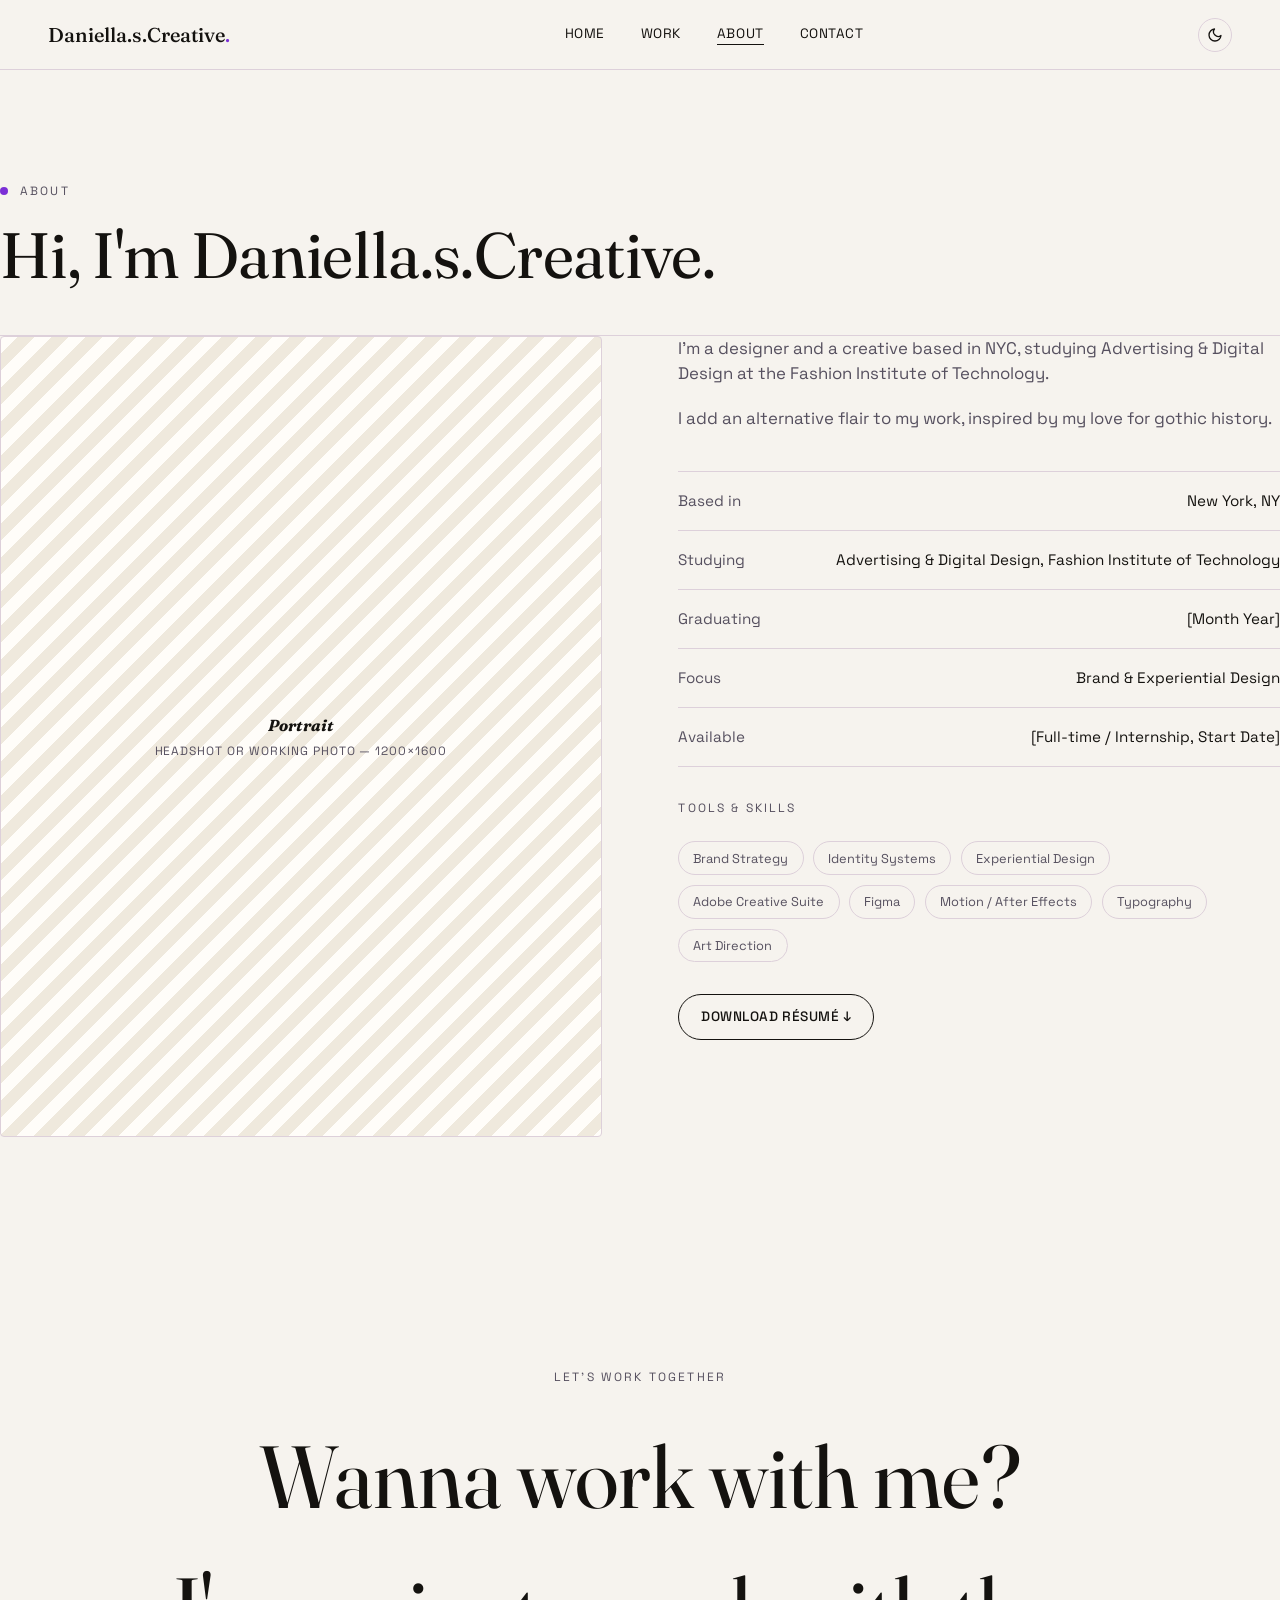
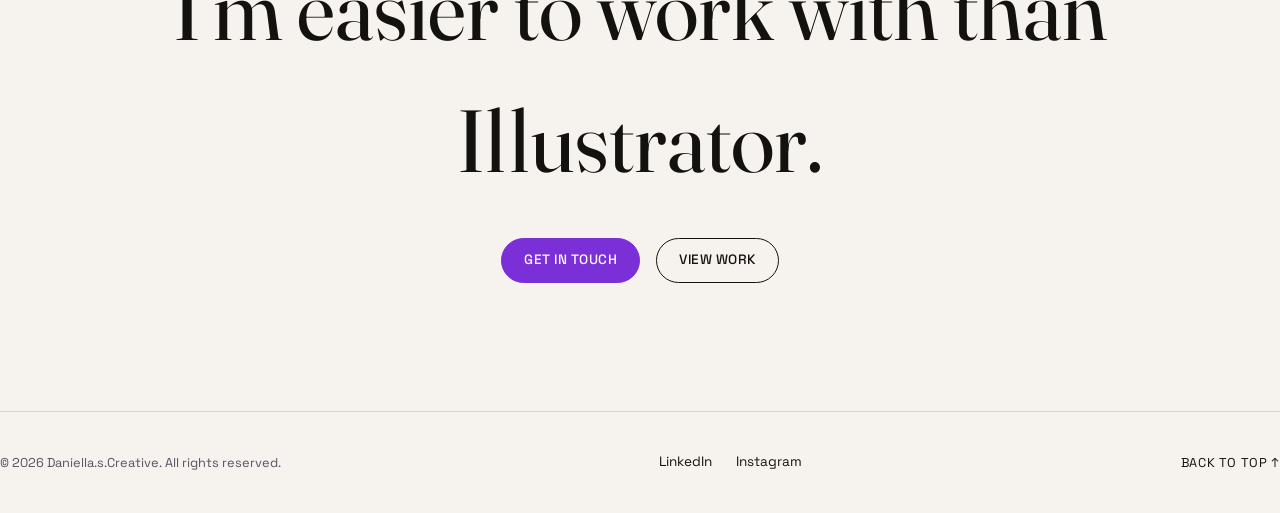
==== commit 661f812f: "Remove the How I Work process section from the About page" ====
--- a/about.html
+++ b/about.html
@@ -80,37 +80,6 @@
     </div>
   </section>
 
-  <!-- ============ PROCESS ============ -->
-  <section class="section section--alt">
-    <div class="wrap">
-      <div class="section-head reveal">
-        <h2 class="serif">How I Work</h2>
-        <p>[Optional: replace with your own process steps, or delete this section.]</p>
-      </div>
-      <div class="process-list reveal">
-        <div class="process-step">
-          <span class="num serif">01</span>
-          <h3 class="serif">Discover</h3>
-          <p>[Describe how you research a brand, audience, and cultural context before designing.]</p>
-        </div>
-        <div class="process-step">
-          <span class="num serif">02</span>
-          <h3 class="serif">Define</h3>
-          <p>[Describe how you shape strategy, positioning, and a creative concept.]</p>
-        </div>
-        <div class="process-step">
-          <span class="num serif">03</span>
-          <h3 class="serif">Design</h3>
-          <p>[Describe how you build out identity, campaign, or experience systems.]</p>
-        </div>
-        <div class="process-step">
-          <span class="num serif">04</span>
-          <h3 class="serif">Deliver</h3>
-          <p>[Describe how you present, test, and hand off final work.]</p>
-        </div>
-      </div>
-    </div>
-  </section>
 
   <section class="cta wrap reveal">
     <p class="eyebrow" style="margin-bottom:1.5rem;">Let's work together</p>
@@ -127,8 +96,8 @@
   <div class="footer-row">
     <span class="footer-note">© <span data-year></span> Daniella.s.Creative. All rights reserved.</span>
     <ul class="footer-links">
-      <li><a href="[LinkedIn URL]">LinkedIn</a></li>
-      <li><a href="[Instagram URL]">Instagram</a></li>
+      <li><a href="https://www.linkedin.com/in/daniella-salciccia/">LinkedIn</a></li>
+      <li><a href="https://www.instagram.com/daniella.s.creative/">Instagram</a></li>
     </ul>
     <a href="#" class="back-to-top">Back to top ↑</a>
   </div>
